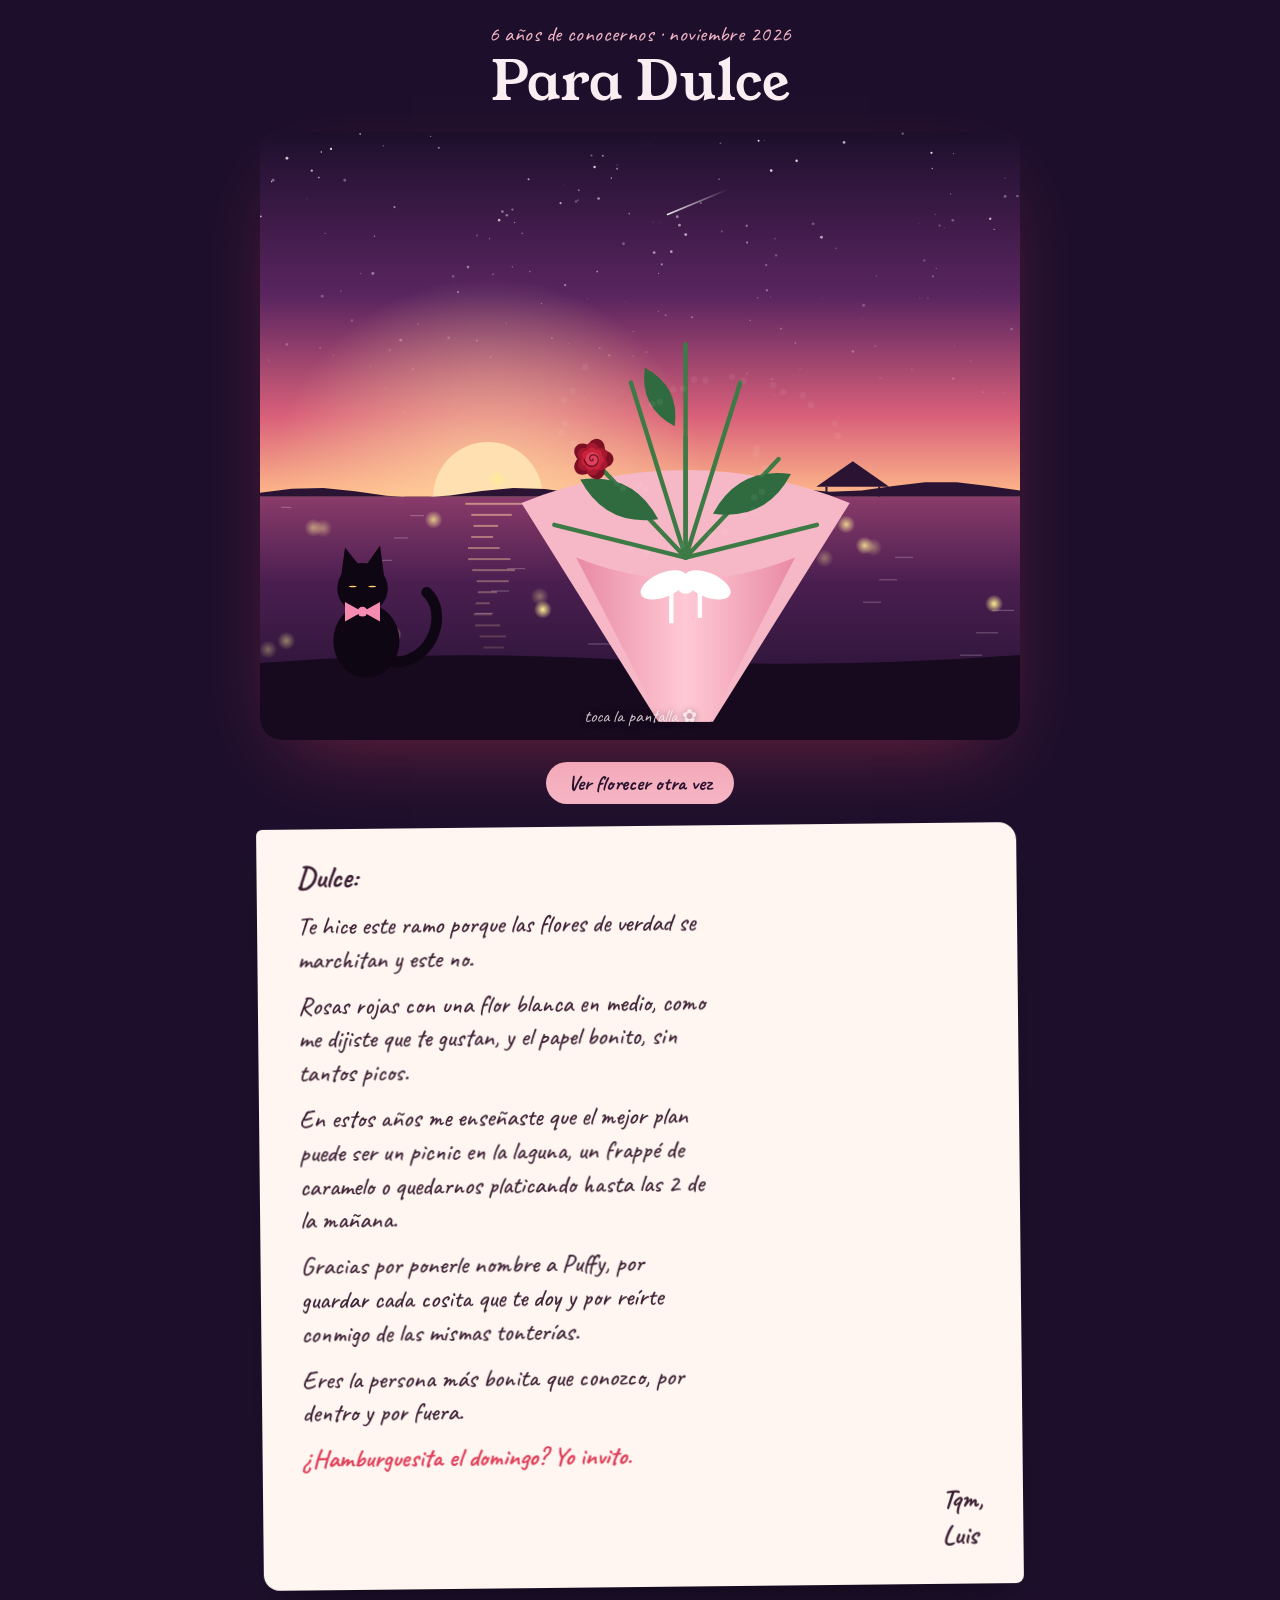
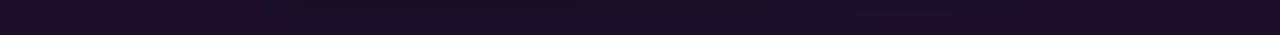
==== para-dulce/index.html @ ba8966f7 "Agregar página Para Dulce Co-Authored-By: Claude Opus 5.5 <noreply@anthropic.com> Claude-Session: ht" ====
<!doctype html>
<html lang="es">
<head>
<meta charset="utf-8">
<meta name="viewport" content="width=device-width, initial-scale=1, viewport-fit=cover">
<meta name="robots" content="noindex, nofollow">
<title>Para Dulce</title>
<meta name="claude:viewport-fit-sides" content="cover">
<link rel="preconnect" href="https://fonts.googleapis.com">
<link rel="preconnect" href="https://fonts.gstatic.com" crossorigin>
<link rel="stylesheet" href="https://fonts.googleapis.com/css2?family=Caveat:wght@500;700&family=Young+Serif&display=swap">
<style>
  *, *::before, *::after { box-sizing: border-box; }
  body { margin: 0; }
  :root { padding-top: env(safe-area-inset-top, 0px); padding-bottom: env(safe-area-inset-bottom, 0px); }
  /* Layout: una sola escena de atardecer en la laguna (canvas) y debajo la nota escrita a mano. Look único, nocturno. */
  :root {
    --sky: #1d0f2c;
    --plum: #3a1a4a;
    --rose: #e0405a;
    --blush: #f6b8c6;
    --ink: #fbeef2;
    --muted: #cfa9bd;
    --paper: #fff6f1;
    --paper-ink: #3b1f33;
    --font-display: "Young Serif", Georgia, "Times New Roman", serif;
    --font-hand: "Caveat", "Segoe Print", "Bradley Hand", cursive;
    color-scheme: dark;
  }
  html, body { background: var(--sky); }
  body {
    color: var(--ink);
    font-family: var(--font-display);
    padding-left: max(16px, env(safe-area-inset-left, 0px));
    padding-right: max(16px, env(safe-area-inset-right, 0px));
    padding-block: 20px 48px;
  }
  .wrap { max-width: 760px; margin: 0 auto; display: flex; flex-direction: column; gap: 22px; }
  header { display: flex; flex-direction: column; gap: 6px; text-align: center; }
  .eyebrow {
    font-family: var(--font-hand); font-size: 1.35rem; color: var(--blush);
    letter-spacing: 0.02em;
  }
  h1 {
    margin: 0; font-weight: 400; font-size: clamp(2.2rem, 7vw, 3.4rem);
    line-height: 1.05; text-wrap: balance; color: var(--ink);
  }
  .scene {
    position: relative; width: 100%; max-width: 100%;
    aspect-ratio: 4 / 5; max-height: 78vh;
    border-radius: 22px; overflow: hidden;
    background: var(--plum);
    box-shadow: 0 30px 80px -30px rgba(224, 64, 90, 0.45);
  }
  @media (min-width: 640px) { .scene { aspect-ratio: 5 / 4; } }
  canvas { display: block; width: 100%; height: 100%; cursor: pointer; touch-action: manipulation; }
  .hint {
    position: absolute; left: 50%; transform: translateX(-50%);
    bottom: 12px; margin: 0;
    font-family: var(--font-hand); font-size: 1.15rem; color: var(--ink);
    opacity: 0.8; pointer-events: none; white-space: nowrap;
    text-shadow: 0 1px 6px rgba(0,0,0,0.5);
  }
  .note {
    background: var(--paper); color: var(--paper-ink);
    border-radius: 6px 18px 8px 16px;
    padding: 28px clamp(20px, 5vw, 40px) 30px;
    transform: rotate(-0.6deg);
    box-shadow: 0 18px 40px -18px rgba(0,0,0,0.6);
    display: flex; flex-direction: column; gap: 12px;
    animation: rise 900ms ease-out both;
  }
  .note p {
    margin: 0; font-family: var(--font-hand); font-weight: 500;
    font-size: clamp(1.35rem, 4.4vw, 1.6rem); line-height: 1.32;
    max-width: 34ch;
  }
  .note .greet { font-weight: 700; font-size: clamp(1.6rem, 5vw, 1.9rem); }
  .note .ask { color: var(--rose); font-weight: 700; }
  .note .sign { align-self: flex-end; font-weight: 700; font-size: 1.7rem; }
  .actions { display: flex; justify-content: center; }
  button {
    font-family: var(--font-hand); font-size: 1.3rem; font-weight: 700;
    color: var(--sky); background: var(--blush);
    border: 0; border-radius: 999px; padding: 8px 22px; cursor: pointer;
  }
  button:hover { background: var(--ink); }
  button:focus-visible { outline: 3px solid var(--rose); outline-offset: 3px; }
  @keyframes rise { from { transform: translateY(10px) rotate(-0.6deg); } to { transform: translateY(0) rotate(-0.6deg); } }
  @media (prefers-reduced-motion: reduce) { .note { animation: none; } }
</style>
</head>
<body>

<div class="wrap">
  <header>
    <span class="eyebrow">6 años de conocernos · noviembre 2026</span>
    <h1>Para Dulce</h1>
  </header>

  <div class="scene">
    <canvas id="scene" aria-label="Atardecer en la laguna con un ramo de rosas rojas y una flor blanca que florece, y un gatito negro con moño rosa."></canvas>
    <p class="hint">toca la pantalla ✿</p>
  </div>

  <div class="actions"><button id="replay" type="button">Ver florecer otra vez</button></div>

  <article class="note">
    <p class="greet">Dulce:</p>
    <p>Te hice este ramo porque las flores de verdad se marchitan y este no.</p>
    <p>Rosas rojas con una flor blanca en medio, como me dijiste que te gustan, y el papel bonito, sin tantos picos.</p>
    <p>En estos años me enseñaste que el mejor plan puede ser un picnic en la laguna, un frappé de caramelo o quedarnos platicando hasta las 2 de la mañana.</p>
    <p>Gracias por ponerle nombre a Puffy, por guardar cada cosita que te doy y por reírte conmigo de las mismas tonterías.</p>
    <p>Eres la persona más bonita que conozco, por dentro y por fuera.</p>
    <p class="ask">¿Hamburguesita el domingo? Yo invito.</p>
    <p class="sign">Tqm,<br>Luis</p>
  </article>
</div>

<script>
(() => {
  const canvas = document.getElementById("scene");
  const ctx = canvas.getContext("2d");
  const reduce = window.matchMedia("(prefers-reduced-motion: reduce)").matches;
  let W = 0, H = 0, dpr = 1, t0 = performance.now(), stars = [], flies = [], petals = [], shooting = null;

  const rand = (a, b) => a + Math.random() * (b - a);
  const clamp = (v, a = 0, b = 1) => Math.max(a, Math.min(b, v));
  const easeOutBack = x => { const c1 = 1.5, c3 = c1 + 1; return 1 + c3 * Math.pow(x - 1, 3) + c1 * Math.pow(x - 1, 2); };

  function resize() {
    const r = canvas.getBoundingClientRect();
    dpr = Math.min(window.devicePixelRatio || 1, 2);
    W = r.width; H = r.height;
    canvas.width = Math.round(W * dpr); canvas.height = Math.round(H * dpr);
    ctx.setTransform(dpr, 0, 0, dpr, 0, 0);
    stars = Array.from({ length: Math.round(W * H / 2600) }, () => ({
      x: Math.random() * W, y: Math.random() * H * 0.5, r: rand(0.4, 1.5),
      s: rand(0.6, 2.2), p: Math.random() * 6.28
    }));
    flies = Array.from({ length: 22 }, () => ({
      x: Math.random() * W, y: rand(H * 0.55, H * 0.95), p: Math.random() * 6.28, s: rand(0.3, 0.9)
    }));
    if (reduce) draw(99);
  }

  /* ---------- escenario ---------- */
  function sky(t) {
    const hz = H * 0.6;
    const g = ctx.createLinearGradient(0, 0, 0, hz);
    g.addColorStop(0, "#1d0f2c");
    g.addColorStop(0.45, "#5a2560");
    g.addColorStop(0.78, "#d9607a");
    g.addColorStop(1, "#ffb98a");
    ctx.fillStyle = g; ctx.fillRect(0, 0, W, hz);

    for (const s of stars) {
      const fade = 1 - s.y / (H * 0.5);
      const a = fade * (0.35 + 0.65 * (0.5 + 0.5 * Math.sin(t * s.s + s.p)));
      ctx.fillStyle = `rgba(255,240,250,${a.toFixed(3)})`;
      ctx.beginPath(); ctx.arc(s.x, s.y, s.r, 0, 6.283); ctx.fill();
    }

    // estrella fugaz
    if (!reduce) {
      if (!shooting && Math.random() < 0.004) shooting = { x: rand(W * 0.2, W), y: rand(0, H * 0.2), life: 0 };
      if (shooting) {
        shooting.life += 0.016;
        const L = shooting.life, x = shooting.x - L * W * 0.6, y = shooting.y + L * H * 0.25;
        const gr = ctx.createLinearGradient(x, y, x + 60, y - 25);
        gr.addColorStop(0, "rgba(255,255,255,0.9)"); gr.addColorStop(1, "rgba(255,255,255,0)");
        ctx.strokeStyle = gr; ctx.lineWidth = 1.6;
        ctx.beginPath(); ctx.moveTo(x, y); ctx.lineTo(x + 60, y - 25); ctx.stroke();
        if (L > 0.8) shooting = null;
      }
    }

    // sol
    const sx = W * 0.3, sr = Math.min(W, H) * 0.09;
    const glow = ctx.createRadialGradient(sx, hz, 0, sx, hz, sr * 4);
    glow.addColorStop(0, "rgba(255,214,160,0.8)"); glow.addColorStop(1, "rgba(255,214,160,0)");
    ctx.fillStyle = glow; ctx.fillRect(0, hz - sr * 4, W, sr * 4);
    ctx.fillStyle = "#ffe0b0";
    ctx.beginPath(); ctx.arc(sx, hz, sr, Math.PI, 0); ctx.fill();

    // orilla lejana con la palapa del picnic
    ctx.fillStyle = "#2b1433";
    ctx.beginPath(); ctx.moveTo(0, hz);
    for (let x = 0; x <= W; x += W / 24) ctx.lineTo(x, hz - 4 - 5 * Math.sin(x * 0.03) - (x > W * 0.6 ? 6 : 0));
    ctx.lineTo(W, hz); ctx.closePath(); ctx.fill();
    const px = W * 0.78, py = hz - 10, pw = Math.min(W, H) * 0.06;
    ctx.beginPath(); ctx.moveTo(px - pw, py); ctx.lineTo(px, py - pw * 0.7); ctx.lineTo(px + pw, py); ctx.closePath(); ctx.fill();
    ctx.fillRect(px - pw * 0.75, py, 2, pw * 0.45); ctx.fillRect(px + pw * 0.75 - 2, py, 2, pw * 0.45);
  }

  function water(t) {
    const hz = H * 0.6;
    const g = ctx.createLinearGradient(0, hz, 0, H);
    g.addColorStop(0, "#8a3b6a"); g.addColorStop(0.35, "#4a1f50"); g.addColorStop(1, "#1d0f2c");
    ctx.fillStyle = g; ctx.fillRect(0, hz, W, H - hz);
    // reflejo del sol
    const sx = W * 0.3;
    for (let i = 0; i < 16; i++) {
      const y = hz + 6 + i * (H - hz) / 22;
      const w = (30 - i * 1.4) * (0.7 + 0.3 * Math.sin(t * 1.4 + i));
      ctx.fillStyle = `rgba(255,206,160,${(0.55 - i * 0.03).toFixed(3)})`;
      ctx.fillRect(sx - w + 6 * Math.sin(t + i), y, w * 2, 2);
    }
    // destellos
    ctx.fillStyle = "rgba(255,230,240,0.25)";
    for (let i = 0; i < 26; i++) {
      const x = (i * 97 + t * 14) % W, y = hz + 10 + ((i * 53) % Math.max(1, (H - hz - 20)));
      ctx.fillRect(x, y, 10 + (i % 4) * 4, 1.2);
    }
  }

  function grass() {
    const y0 = H * 0.86;
    ctx.fillStyle = "#170a1f";
    ctx.beginPath(); ctx.moveTo(0, H);
    ctx.lineTo(0, y0 + 8);
    ctx.quadraticCurveTo(W * 0.25, y0 - 6, W * 0.5, y0 + 6);
    ctx.quadraticCurveTo(W * 0.75, y0 + 14, W, y0);
    ctx.lineTo(W, H); ctx.closePath(); ctx.fill();
  }

  function cat(t) {
    const s = Math.min(W, H) * 0.0016;
    const x = W * 0.14, y = H * 0.885;
    ctx.save(); ctx.translate(x, y); ctx.scale(s, s);
    ctx.fillStyle = "#0e0612";
    // cola
    const sway = reduce ? 0 : Math.sin(t * 1.6) * 18;
    ctx.lineWidth = 11; ctx.lineCap = "round"; ctx.strokeStyle = "#0e0612";
    ctx.beginPath(); ctx.moveTo(30, -8); ctx.bezierCurveTo(70, -10, 72 + sway, -60, 50 + sway, -80); ctx.stroke();
    // cuerpo
    ctx.beginPath(); ctx.ellipse(0, -30, 34, 38, 0, 0, 6.283); ctx.fill();
    // cabeza
    ctx.beginPath(); ctx.arc(-4, -84, 26, 0, 6.283); ctx.fill();
    // orejas
    ctx.beginPath(); ctx.moveTo(-26, -96); ctx.lineTo(-22, -126); ctx.lineTo(-6, -106); ctx.closePath(); ctx.fill();
    ctx.beginPath(); ctx.moveTo(18, -98); ctx.lineTo(14, -128); ctx.lineTo(0, -108); ctx.closePath(); ctx.fill();
    // ojos que parpadean
    const blink = reduce ? 1 : (Math.sin(t * 0.9) > 0.97 ? 0.15 : 1);
    ctx.fillStyle = "#ffd36b";
    ctx.beginPath(); ctx.ellipse(-14, -86, 4, 5 * blink, 0, 0, 6.283); ctx.fill();
    ctx.beginPath(); ctx.ellipse(6, -86, 4, 5 * blink, 0, 0, 6.283); ctx.fill();
    // moño rosa
    ctx.fillStyle = "#f58bb0";
    ctx.beginPath(); ctx.moveTo(-4, -60); ctx.lineTo(-22, -70); ctx.lineTo(-22, -50); ctx.closePath(); ctx.fill();
    ctx.beginPath(); ctx.moveTo(-4, -60); ctx.lineTo(14, -70); ctx.lineTo(14, -50); ctx.closePath(); ctx.fill();
    ctx.beginPath(); ctx.arc(-4, -60, 5, 0, 6.283); ctx.fill();
    ctx.restore();
  }

  function fireflies(t) {
    for (const f of flies) {
      const x = f.x + Math.sin(t * f.s + f.p) * 22, y = f.y + Math.cos(t * f.s * 0.8 + f.p) * 14;
      const a = 0.35 + 0.65 * (0.5 + 0.5 * Math.sin(t * 2 * f.s + f.p));
      const g = ctx.createRadialGradient(x, y, 0, x, y, 9);
      g.addColorStop(0, `rgba(255,236,150,${a.toFixed(3)})`); g.addColorStop(1, "rgba(255,236,150,0)");
      ctx.fillStyle = g; ctx.beginPath(); ctx.arc(x, y, 9, 0, 6.283); ctx.fill();
    }
  }

  /* ---------- ramo ---------- */
  function rose(x, y, r, k) {
    if (r <= 0.5) return;
    ctx.save(); ctx.translate(x, y);
    const shades = ["#7d0f24", "#a6182f", "#c8233c", "#e0405a"];
    for (let layer = 0; layer < 4; layer++) {
      const n = 5 + layer, rr = r * (1 - layer * 0.22);
      ctx.fillStyle = shades[layer];
      for (let i = 0; i < n; i++) {
        const a = i / n * 6.283 + layer * 0.5 + k;
        ctx.beginPath();
        ctx.ellipse(Math.cos(a) * rr * 0.38, Math.sin(a) * rr * 0.38, rr * 0.55, rr * 0.42, a, 0, 6.283);
        ctx.fill();
      }
    }
    ctx.strokeStyle = "rgba(70,5,20,0.7)"; ctx.lineWidth = Math.max(1, r * 0.06);
    ctx.beginPath();
    for (let a = 0; a < 9.5; a += 0.2) {
      const rad = r * 0.04 * a;
      const px = Math.cos(a + k) * rad, py = Math.sin(a + k) * rad;
      a === 0 ? ctx.moveTo(px, py) : ctx.lineTo(px, py);
    }
    ctx.stroke();
    ctx.restore();
  }

  function whiteFlower(x, y, r, t) {
    if (r <= 0.5) return;
    ctx.save(); ctx.translate(x, y); ctx.rotate(Math.sin(t * 0.7) * 0.05);
    for (let i = 0; i < 5; i++) {
      const a = i / 5 * 6.283 - Math.PI / 2;
      ctx.save(); ctx.rotate(a);
      const g = ctx.createLinearGradient(0, 0, r * 1.1, 0);
      g.addColorStop(0, "#ffd6e2"); g.addColorStop(0.35, "#ffffff"); g.addColorStop(1, "#fff4f7");
      ctx.fillStyle = g;
      ctx.beginPath(); ctx.ellipse(r * 0.55, 0, r * 0.6, r * 0.28, 0, 0, 6.283); ctx.fill();
      ctx.restore();
    }
    ctx.fillStyle = "#ffcf5a";
    for (let i = 0; i < 6; i++) {
      const a = i / 6 * 6.283;
      ctx.beginPath(); ctx.arc(Math.cos(a) * r * 0.16, Math.sin(a) * r * 0.16, Math.max(1, r * 0.06), 0, 6.283); ctx.fill();
    }
    ctx.restore();
  }

  function leaf(x, y, len, ang) {
    ctx.save(); ctx.translate(x, y); ctx.rotate(ang);
    ctx.fillStyle = "#2f6b3e";
    ctx.beginPath(); ctx.moveTo(0, 0);
    ctx.quadraticCurveTo(len * 0.5, -len * 0.35, len, 0);
    ctx.quadraticCurveTo(len * 0.5, len * 0.35, 0, 0); ctx.fill();
    ctx.restore();
  }

  function bouquet(t) {
    const S = Math.min(W * 0.95, H * 0.9);
    const cx = W * 0.56, base = H * 0.97, neck = base - S * 0.3, top = neck - S * 0.12;
    const grow = clamp(t / 1.4);
    const flowers = [
      [-0.17, -0.06], [0.17, -0.06], [-0.1, -0.2], [0.1, -0.2], [-0.24, 0.06], [0.24, 0.06], [0, -0.1]
    ].map(([dx, dy], i) => ({ x: cx + dx * S, y: top + dy * S, d: i * 0.25 }));
    const white = { x: cx, y: top - 0.27 * S };

    // papel trasero
    ctx.fillStyle = "#f6b8c6";
    ctx.beginPath();
    ctx.moveTo(cx - S * 0.3, top + S * 0.02);
    ctx.quadraticCurveTo(cx, top - S * 0.1, cx + S * 0.3, top + S * 0.02);
    ctx.lineTo(cx + S * 0.05, base); ctx.lineTo(cx - S * 0.05, base); ctx.closePath(); ctx.fill();

    // tallos
    ctx.strokeStyle = "#3d7a46"; ctx.lineWidth = Math.max(2, S * 0.008); ctx.lineCap = "round";
    for (const f of [...flowers, white]) {
      ctx.beginPath(); ctx.moveTo(cx, neck);
      ctx.lineTo(cx + (f.x - cx) * grow, neck + (f.y - neck) * grow); ctx.stroke();
    }
    if (grow > 0.6) {
      const lg = (grow - 0.6) / 0.4;
      leaf(cx - S * 0.05, top + S * 0.05, S * 0.16 * lg, Math.PI * 1.15);
      leaf(cx + S * 0.05, top + S * 0.04, S * 0.16 * lg, -Math.PI * 0.15);
      leaf(cx - S * 0.02, top - S * 0.12, S * 0.12 * lg, Math.PI * 1.35);
    }

    // nube de flores blancas pequeñas
    if (grow >= 1) {
      const a = clamp((t - 1.4) / 1.5);
      ctx.fillStyle = `rgba(255,255,255,${(0.85 * a).toFixed(3)})`;
      for (let i = 0; i < 40; i++) {
        const ang = i * 2.399, rad = S * (0.13 + (i % 7) * 0.025);
        const x = cx + Math.cos(ang) * rad, y = top - S * 0.08 + Math.sin(ang) * rad * 0.7;
        ctx.beginPath(); ctx.arc(x, y, Math.max(1, S * 0.006), 0, 6.283); ctx.fill();
      }
    }

    // rosas
    for (const f of flowers) {
      const p = clamp((t - 1.3 - f.d) / 1.4);
      rose(f.x, f.y, S * 0.075 * (p > 0 ? easeOutBack(p) : 0), f.d * 3);
    }
    const pw = clamp((t - 3.2) / 1.6);
    whiteFlower(white.x, white.y, S * 0.085 * (pw > 0 ? easeOutBack(pw) : 0), t);

    // papel delantero, liso
    const g = ctx.createLinearGradient(cx - S * 0.2, 0, cx + S * 0.2, 0);
    g.addColorStop(0, "#e88aa2"); g.addColorStop(0.5, "#ffc9d6"); g.addColorStop(1, "#e88aa2");
    ctx.fillStyle = g;
    ctx.beginPath();
    ctx.moveTo(cx - S * 0.2, top + S * 0.12);
    ctx.quadraticCurveTo(cx, top + S * 0.2, cx + S * 0.2, top + S * 0.12);
    ctx.lineTo(cx + S * 0.045, base); ctx.lineTo(cx - S * 0.045, base); ctx.closePath(); ctx.fill();

    // moño
    ctx.fillStyle = "#ffffff";
    const by = neck + S * 0.05;
    ctx.beginPath(); ctx.ellipse(cx - S * 0.04, by, S * 0.045, S * 0.022, -0.4, 0, 6.283); ctx.fill();
    ctx.beginPath(); ctx.ellipse(cx + S * 0.04, by, S * 0.045, S * 0.022, 0.4, 0, 6.283); ctx.fill();
    ctx.beginPath(); ctx.arc(cx, by, S * 0.016, 0, 6.283); ctx.fill();
    ctx.fillRect(cx - S * 0.03, by, S * 0.008, S * 0.07);
    ctx.fillRect(cx + S * 0.022, by, S * 0.008, S * 0.06);
  }

  function fallingPetals() {
    for (const p of petals) {
      p.vy += 0.02; p.x += p.vx + Math.sin(p.y * 0.05) * 0.4; p.y += p.vy; p.a += p.va; p.life -= 0.008;
      ctx.save(); ctx.translate(p.x, p.y); ctx.rotate(p.a);
      ctx.fillStyle = p.c.replace("A", Math.max(0, p.life).toFixed(3));
      ctx.beginPath(); ctx.ellipse(0, 0, p.r, p.r * 0.55, 0, 0, 6.283); ctx.fill();
      ctx.restore();
    }
    petals = petals.filter(p => p.life > 0 && p.y < H + 20);
  }

  function draw(t) {
    ctx.clearRect(0, 0, W, H);
    sky(t); water(t); fireflies(t); grass(); cat(t); bouquet(t); fallingPetals();
  }

  function loop(now) {
    draw((now - t0) / 1000);
    requestAnimationFrame(loop);
  }

  canvas.addEventListener("pointerdown", e => {
    const r = canvas.getBoundingClientRect();
    const x = e.clientX - r.left, y = e.clientY - r.top;
    const colors = ["rgba(200,35,60,A)", "rgba(255,255,255,A)", "rgba(246,184,198,A)"];
    for (let i = 0; i < 16; i++) {
      petals.push({ x, y, vx: rand(-2, 2), vy: rand(-3, -0.5), a: rand(0, 6), va: rand(-0.1, 0.1),
        r: rand(4, 8), life: 1, c: colors[i % 3] });
    }
    if (reduce) { draw(99); }
  });

  document.getElementById("replay").addEventListener("click", () => {
    t0 = performance.now(); petals = [];
    if (reduce) draw(99);
  });

  new ResizeObserver(resize).observe(canvas);
  resize();
  if (!reduce) requestAnimationFrame(loop); else draw(99);
})();
</script>
</body>
</html>
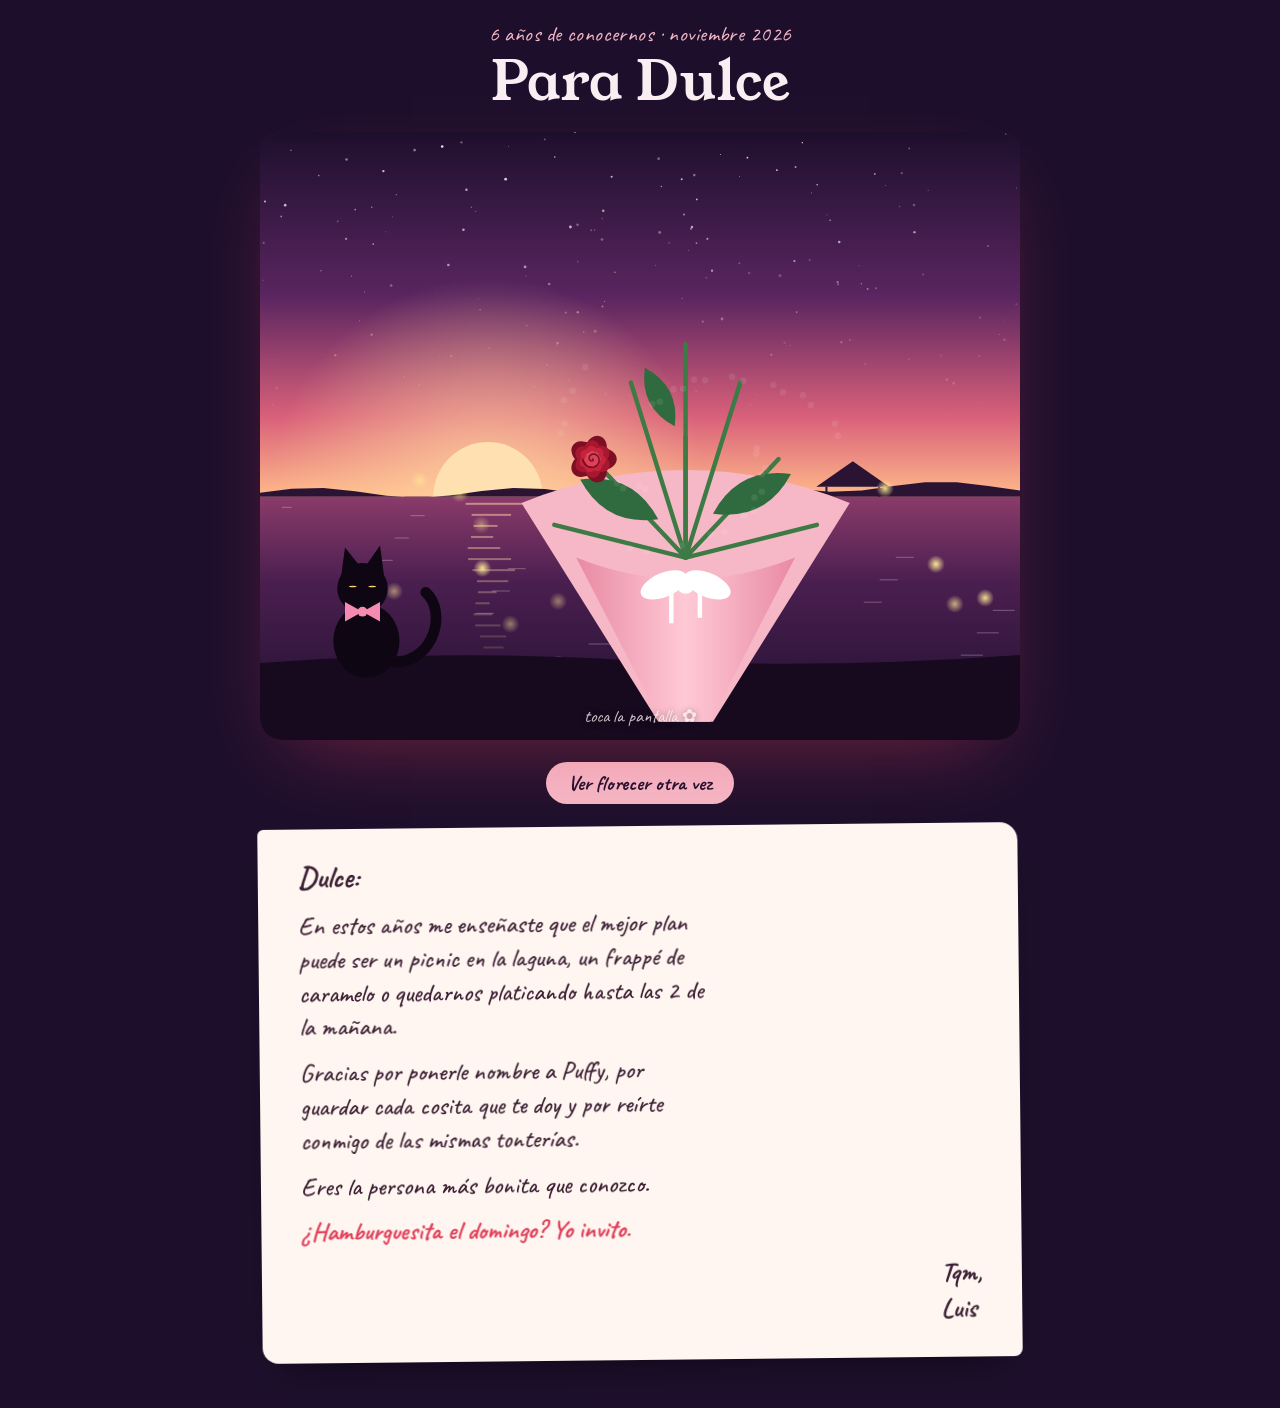
==== commit e5a28b0e: "Ajustar la nota de Para Dulce Co-Authored-By: Claude Opus 5.5 <noreply@anthropic.com> Claude-Session" ====
--- a/para-dulce/index.html
+++ b/para-dulce/index.html
@@ -107,11 +107,9 @@
 
   <article class="note">
     <p class="greet">Dulce:</p>
-    <p>Te hice este ramo porque las flores de verdad se marchitan y este no.</p>
-    <p>Rosas rojas con una flor blanca en medio, como me dijiste que te gustan, y el papel bonito, sin tantos picos.</p>
     <p>En estos años me enseñaste que el mejor plan puede ser un picnic en la laguna, un frappé de caramelo o quedarnos platicando hasta las 2 de la mañana.</p>
     <p>Gracias por ponerle nombre a Puffy, por guardar cada cosita que te doy y por reírte conmigo de las mismas tonterías.</p>
-    <p>Eres la persona más bonita que conozco, por dentro y por fuera.</p>
+    <p>Eres la persona más bonita que conozco.</p>
     <p class="ask">¿Hamburguesita el domingo? Yo invito.</p>
     <p class="sign">Tqm,<br>Luis</p>
   </article>
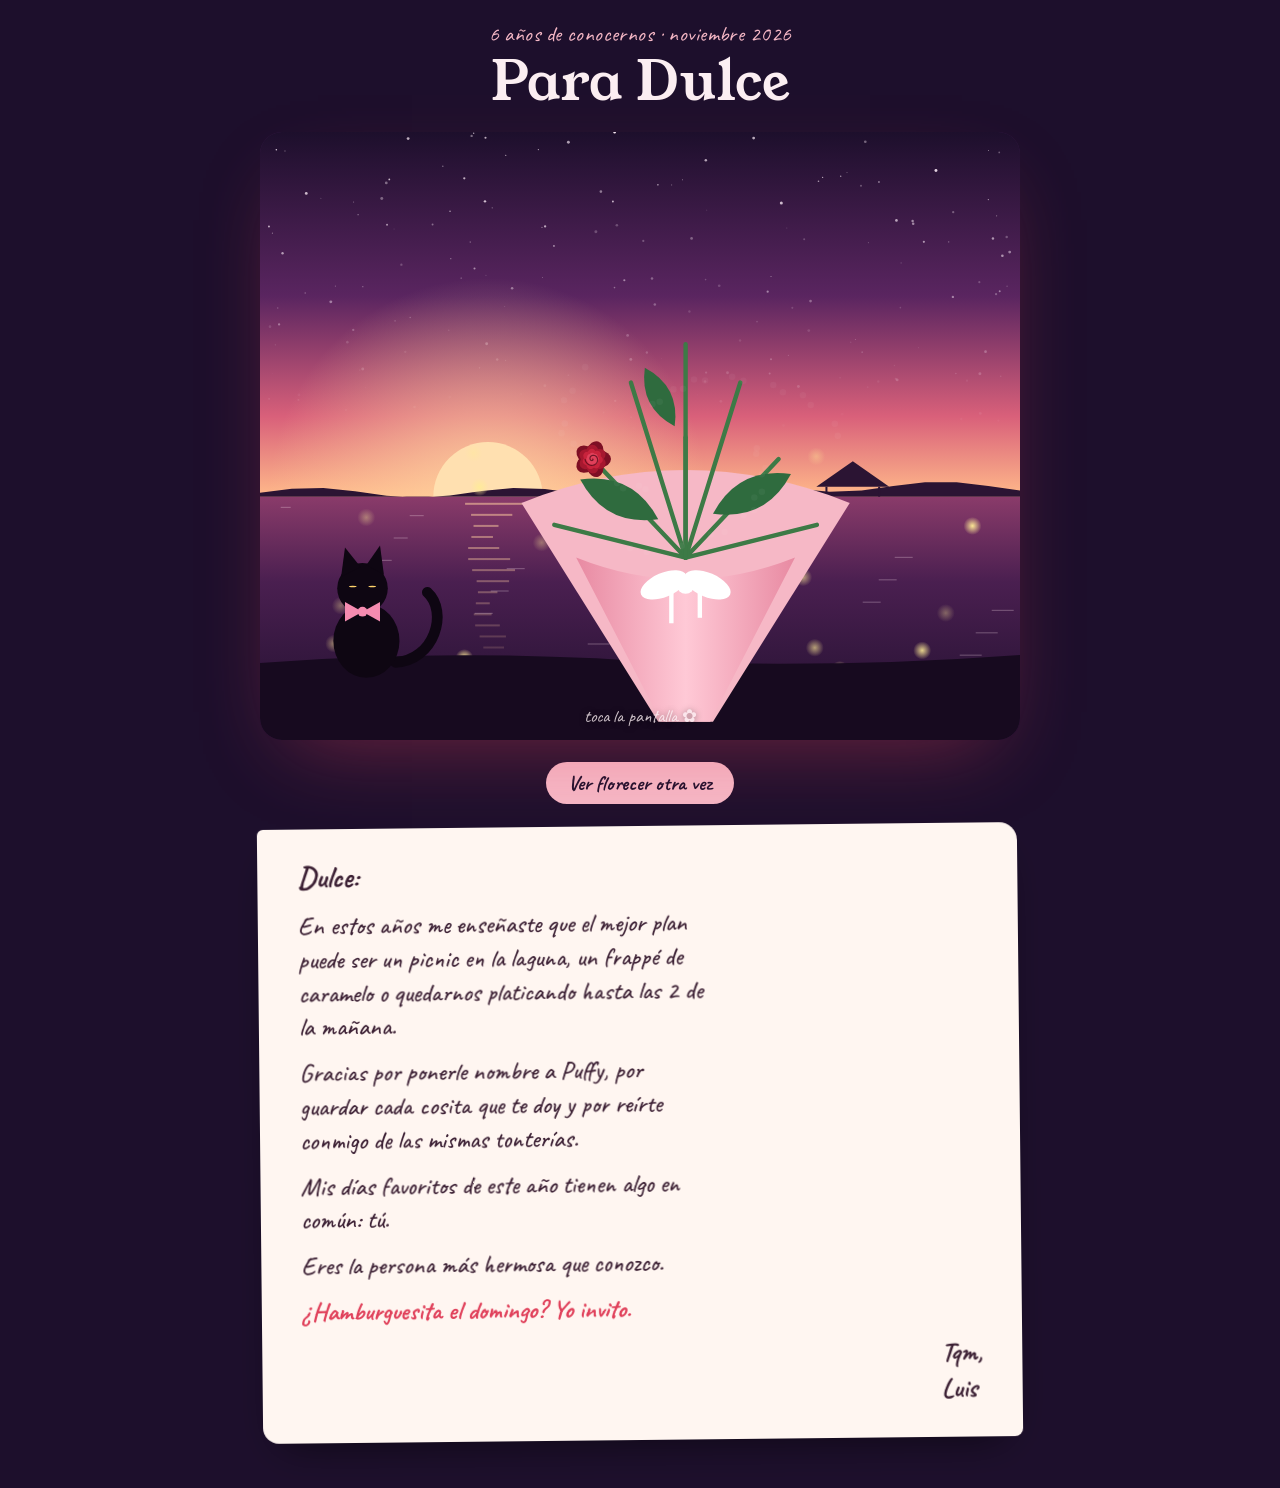
==== commit cda386db: "Ajustar la nota de Para Dulce Co-Authored-By: Claude Opus 5.5 <noreply@anthropic.com> Claude-Session" ====
--- a/para-dulce/index.html
+++ b/para-dulce/index.html
@@ -109,7 +109,8 @@
     <p class="greet">Dulce:</p>
     <p>En estos años me enseñaste que el mejor plan puede ser un picnic en la laguna, un frappé de caramelo o quedarnos platicando hasta las 2 de la mañana.</p>
     <p>Gracias por ponerle nombre a Puffy, por guardar cada cosita que te doy y por reírte conmigo de las mismas tonterías.</p>
-    <p>Eres la persona más bonita que conozco.</p>
+    <p>Mis días favoritos de este año tienen algo en común: tú.</p>
+    <p>Eres la persona más hermosa que conozco.</p>
     <p class="ask">¿Hamburguesita el domingo? Yo invito.</p>
     <p class="sign">Tqm,<br>Luis</p>
   </article>
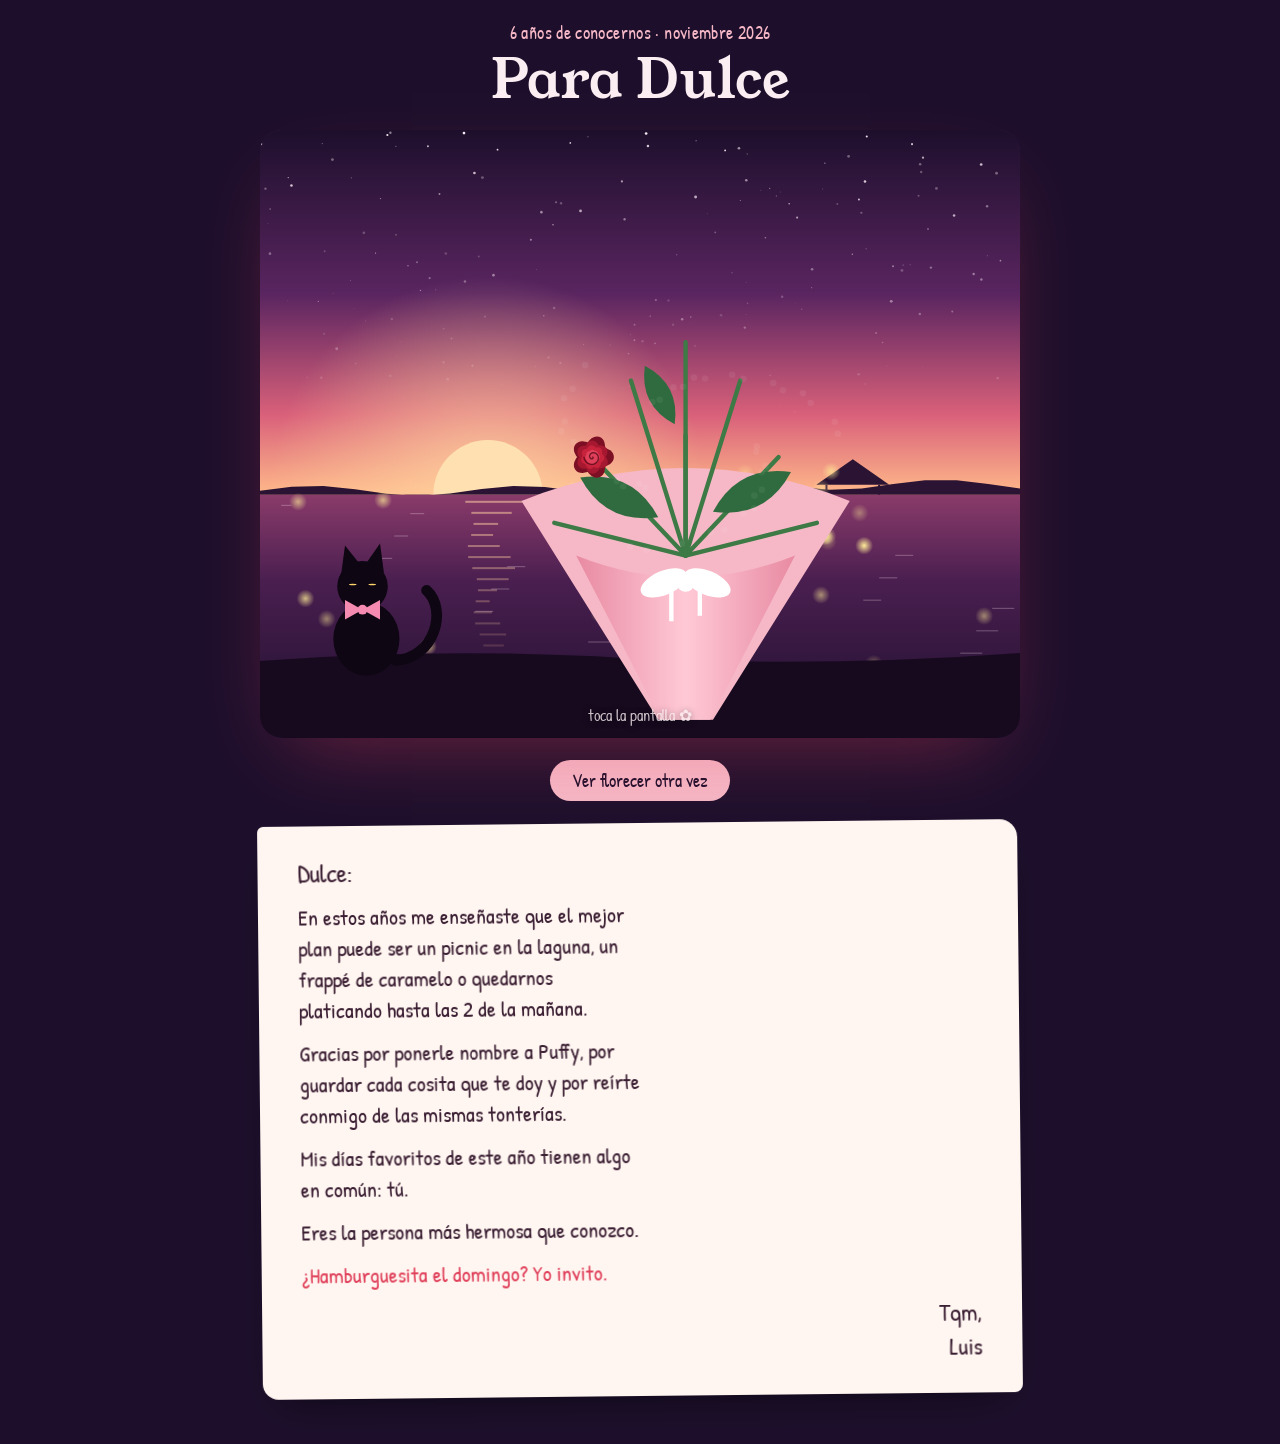
==== commit 17dc6921: "Cambiar la letra de Para Dulce a Patrick Hand Co-Authored-By: Claude Opus 5.5 <noreply@anthropic.com" ====
--- a/para-dulce/index.html
+++ b/para-dulce/index.html
@@ -8,7 +8,7 @@
 <meta name="claude:viewport-fit-sides" content="cover">
 <link rel="preconnect" href="https://fonts.googleapis.com">
 <link rel="preconnect" href="https://fonts.gstatic.com" crossorigin>
-<link rel="stylesheet" href="https://fonts.googleapis.com/css2?family=Caveat:wght@500;700&family=Young+Serif&display=swap">
+<link rel="stylesheet" href="https://fonts.googleapis.com/css2?family=Patrick+Hand&family=Young+Serif&display=swap">
 <style>
   *, *::before, *::after { box-sizing: border-box; }
   body { margin: 0; }
@@ -24,7 +24,7 @@
     --paper: #fff6f1;
     --paper-ink: #3b1f33;
     --font-display: "Young Serif", Georgia, "Times New Roman", serif;
-    --font-hand: "Caveat", "Segoe Print", "Bradley Hand", cursive;
+    --font-hand: "Patrick Hand", "Segoe Print", "Bradley Hand", cursive;
     color-scheme: dark;
   }
   html, body { background: var(--sky); }
@@ -38,7 +38,7 @@
   .wrap { max-width: 760px; margin: 0 auto; display: flex; flex-direction: column; gap: 22px; }
   header { display: flex; flex-direction: column; gap: 6px; text-align: center; }
   .eyebrow {
-    font-family: var(--font-hand); font-size: 1.35rem; color: var(--blush);
+    font-family: var(--font-hand); font-size: 1.15rem; color: var(--blush);
     letter-spacing: 0.02em;
   }
   h1 {
@@ -57,7 +57,7 @@
   .hint {
     position: absolute; left: 50%; transform: translateX(-50%);
     bottom: 12px; margin: 0;
-    font-family: var(--font-hand); font-size: 1.15rem; color: var(--ink);
+    font-family: var(--font-hand); font-size: 1rem; color: var(--ink);
     opacity: 0.8; pointer-events: none; white-space: nowrap;
     text-shadow: 0 1px 6px rgba(0,0,0,0.5);
   }
@@ -71,16 +71,16 @@
     animation: rise 900ms ease-out both;
   }
   .note p {
-    margin: 0; font-family: var(--font-hand); font-weight: 500;
-    font-size: clamp(1.35rem, 4.4vw, 1.6rem); line-height: 1.32;
+    margin: 0; font-family: var(--font-hand); font-weight: 400;
+    font-size: clamp(1.2rem, 4vw, 1.4rem); line-height: 1.38;
     max-width: 34ch;
   }
-  .note .greet { font-weight: 700; font-size: clamp(1.6rem, 5vw, 1.9rem); }
-  .note .ask { color: var(--rose); font-weight: 700; }
-  .note .sign { align-self: flex-end; font-weight: 700; font-size: 1.7rem; }
+  .note .greet { font-size: clamp(1.4rem, 4.6vw, 1.65rem); }
+  .note .ask { color: var(--rose); }
+  .note .sign { align-self: flex-end; font-size: 1.5rem; text-align: right; }
   .actions { display: flex; justify-content: center; }
   button {
-    font-family: var(--font-hand); font-size: 1.3rem; font-weight: 700;
+    font-family: var(--font-hand); font-size: 1.15rem; font-weight: 400;
     color: var(--sky); background: var(--blush);
     border: 0; border-radius: 999px; padding: 8px 22px; cursor: pointer;
   }
